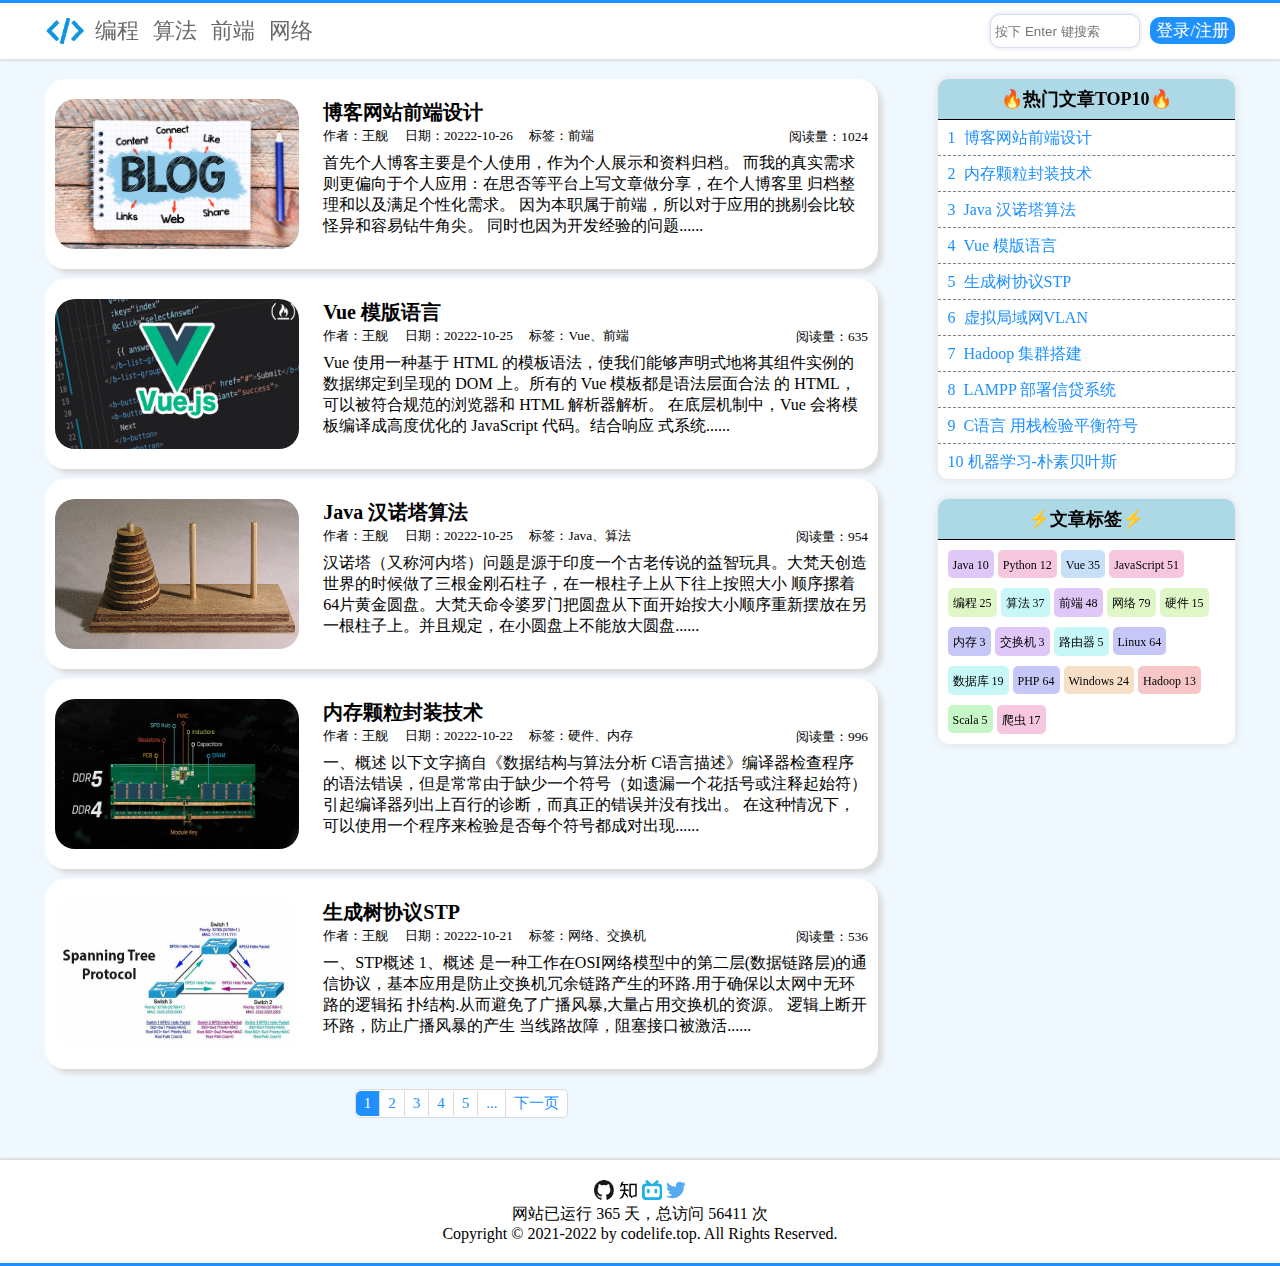
==== index.html @ 6cd8bdd4 "完成登录与退出登录" ====
<!DOCTYPE html>
<html lang="en">
<head>
  <meta charset="UTF-8">
  <title>博客首页</title>
  
  <link href="static/images/favicon.ico" rel="icon">
  <link href="static/css/style.css" rel="stylesheet">
  <link href="static/css/content.css" rel="stylesheet">
  <script>

  </script>

</head>
<body>
  <!-- 导航栏 -->
  <header>
    <nav>
      <div id="nav">
        <a href="index.html"><img alt="" src="static/images/code.png"></a>
        <!-- 导航区 -->
        <ul>
          <li><a href="#">编程</a></li>
          <li><a href="#">算法</a></li>
          <li><a href="#">前端</a></li>
          <li><a href="#">网络</a></li>
        </ul>
        <div>
          <!-- 搜索区 -->
          <div class="input">
            <input autocomplete="off" id="search" name="search" placeholder="按下 Enter 键搜索" type="text">
            <label for="search">
            </label>
          </div>
          <div class="login">

          </div>
        </div>
      </div>
    </nav>
  </header>
  
  <!-- 首页内容 -->
  <div id="content">
    <!-- 左侧内容 -->
    <div class="left">
      <!-- 轮播图 -->
      <!-- <div class="carousel"></div> -->
      <!-- 文章列表 -->
      <div class="article-list">
        <div class="article">
          <div class="article-image">
            <img alt="算法图片" src="static/images/blog.jpg">
          </div>
          <div class="article-content">
            <div class="article-title">
              <a href="#">博客网站前端设计</a>
            </div>
            <small>
              作者：王舰&nbsp;&nbsp;&nbsp;&nbsp;
              日期：20222-10-26&nbsp;&nbsp;&nbsp;&nbsp;
              标签：前端
            </small>
            <small class="read-num">
              阅读量：1024
            </small>
            <div>
              首先个人博客主要是个人使用，作为个人展示和资料归档。 而我的真实需求则更偏向于个人应用：在思否等平台上写文章做分享，在个人博客里
              归档整理和以及满足个性化需求。 因为本职属于前端，所以对于应用的挑剔会比较怪异和容易钻牛角尖。
              同时也因为开发经验的问题......
            </div>
          </div>
        </div>
        <div class="article">
          <div class="article-image">
            <img alt="Vue图片" src="static/images/vue.png">
          </div>
          <div class="article-content">
            <div class="article-title">
              <a href="#">Vue 模版语言</a>
            </div>
            <small>
              作者：王舰&nbsp;&nbsp;&nbsp;&nbsp;
              日期：20222-10-25&nbsp;&nbsp;&nbsp;&nbsp;
              标签：Vue、前端
            </small>
            <small class="read-num">
              阅读量：635
            </small>
            <div>
              Vue 使用一种基于 HTML 的模板语法，使我们能够声明式地将其组件实例的数据绑定到呈现的 DOM 上。所有的 Vue
              模板都是语法层面合法
              的 HTML，可以被符合规范的浏览器和 HTML 解析器解析。 在底层机制中，Vue 会将模板编译成高度优化的 JavaScript
              代码。结合响应
              式系统......
            </div>
          </div>
        </div>
        <div class="article">
          <div class="article-image">
            <img alt="Java图片" src="static/images/hanoi.jpeg">
          </div>
          <div class="article-content">
            <div class="article-title">
              <a href="#">Java 汉诺塔算法</a>
            </div>
            <small>
              作者：王舰&nbsp;&nbsp;&nbsp;&nbsp;
              日期：20222-10-25&nbsp;&nbsp;&nbsp;&nbsp;
              标签：Java、算法&nbsp;&nbsp;&nbsp;&nbsp;
            </small>
            <small class="read-num">
              阅读量：954
            </small>
            <div>
              汉诺塔（又称河内塔）问题是源于印度一个古老传说的益智玩具。大梵天创造世界的时候做了三根金刚石柱子，在一根柱子上从下往上按照大小
              顺序摞着64片黄金圆盘。大梵天命令婆罗门把圆盘从下面开始按大小顺序重新摆放在另一根柱子上。并且规定，在小圆盘上不能放大圆盘......
            </div>
          </div>
        </div>
        <div class="article">
          <div class="article-image">
            <img alt="算法图片" src="static/images/ram.webp">
          </div>
          <div class="article-content">
            <div class="article-title">
              <a href="article-detail.html">内存颗粒封装技术</a>
            </div>
            <small>
              作者：王舰&nbsp;&nbsp;&nbsp;&nbsp;
              日期：20222-10-22&nbsp;&nbsp;&nbsp;&nbsp;
              标签：硬件、内存
            </small>
            <small class="read-num">
              阅读量：996
            </small>
            <div>
              一、概述
              以下文字摘自《数据结构与算法分析 C语言描述》编译器检查程序的语法错误，但是常常由于缺少一个符号（如遗漏一个花括号或注释起始符）
              引起编译器列出上百行的诊断，而真正的错误并没有找出。 在这种情况下，可以使用一个程序来检验是否每个符号都成对出现......
            </div>
          </div>
        </div>
        <div class="article">
          <div class="article-image">
            <img alt="Vue图片" src="static/images/stp.jpg">
          </div>
          <div class="article-content">
            <div class="article-title">
              <a href="#">生成树协议STP</a>
            </div>
            <small>
              作者：王舰&nbsp;&nbsp;&nbsp;&nbsp;
              日期：20222-10-21&nbsp;&nbsp;&nbsp;&nbsp;
              标签：网络、交换机
            </small>
            <small class="read-num">
              阅读量：536
            </small>
            <div>
              一、STP概述
              1、概述
              是一种工作在OSI网络模型中的第二层(数据链路层)的通信协议，基本应用是防止交换机冗余链路产生的环路.用于确保以太网中无环路的逻辑拓
              扑结构.从而避免了广播风暴,大量占用交换机的资源。 逻辑上断开环路，防止广播风暴的产生 当线路故障，阻塞接口被激活......
            </div>
          </div>
        </div>
      </div>
      <!-- 分页 -->
      <div class="pages">
        <div>
          <ul>
            <li><a href="#">1</a></li>
            <li><a href="#">2</a></li>
            <li><a href="#">3</a></li>
            <li><a href="#">4</a></li>
            <li><a href="#">5</a></li>
            <li><a href="#">...</a></li>
            <li><a href="#">下一页</a></li>
          </ul>
        </div>
      </div>
    </div>
    <!-- 右侧内容 -->
    <div class="right">
      <!-- 套子 -->
      <div class="condom">
        <!-- 热门文章 -->
        <div class="hot-article">
          <div class="right-div">🔥热门文章TOP10🔥</div>
          <ul>
            <li><a href="#">1&nbsp;&nbsp;博客网站前端设计</a></li>
            <li><a href="#">2&nbsp;&nbsp;内存颗粒封装技术</a></li>
            <li><a href="#">3&nbsp;&nbsp;Java 汉诺塔算法</a></li>
            <li><a href="#">4&nbsp;&nbsp;Vue 模版语言</a></li>
            <li><a href="#">5&nbsp;&nbsp;生成树协议STP</a></li>
            <li><a href="#">6&nbsp;&nbsp;虚拟局域网VLAN</a></li>
            <li><a href="#">7&nbsp;&nbsp;Hadoop 集群搭建</a></li>
            <li><a href="#">8&nbsp;&nbsp;LAMPP 部署信贷系统</a></li>
            <li><a href="#">9&nbsp;&nbsp;C语言 用栈检验平衡符号</a></li>
            <li><a href="#">10&nbsp;机器学习-朴素贝叶斯</a></li>
          </ul>
        </div>
        <!-- 文章标签 -->
        <div class="article-label">
          <div class="right-div">⚡️文章标签⚡️</div>
          <div class="labels">
            <span><a href="#">Java&nbsp;10</a></span>
            <span><a href="#">Python&nbsp;12</a></span>
            <span><a href="#">Vue&nbsp;35</a></span>
            <span><a href="#">JavaScript&nbsp;51</a></span>
            <span><a href="#">编程&nbsp;25</a></span>
            <span><a href="#">算法&nbsp;37</a></span>
            <span><a href="#">前端&nbsp;48</a></span>
            <span><a href="#">网络&nbsp;79</a></span>
            <span><a href="#">硬件&nbsp;15</a></span>
            <span><a href="#">内存&nbsp;3</a></span>
            <span><a href="#">交换机&nbsp;3</a></span>
            <span><a href="#">路由器&nbsp;5</a></span>
            <span><a href="#">Linux&nbsp;64</a></span>
            <span><a href="#">数据库&nbsp;19</a></span>
            <span><a href="#">PHP&nbsp;64</a></span>
            <span><a href="#">Windows&nbsp;24</a></span>
            <span><a href="#">Hadoop&nbsp;13</a></span>
            <span><a href="#">Scala&nbsp;5</a></span>
            <span><a href="#">爬虫&nbsp;17</a></span>
          </div>
        </div>
      </div>
    </div>
  </div>
  
  <!-- 页脚 -->
  <footer>
    <div class="footer">
      <div class="href">
        <a href="https://github.com/james-wangx">
          <img alt="GitHub图片" src="static/images/github.png">
        </a>
        <a href="https://www.zhihu.com/people/9-18-87-68">
          <img alt="知乎图片" src="static/images/知乎.png">
        </a>
        <a href="https://space.bilibili.com/479143318">
          <img alt="bilibili图片" src="static/images/bilibili.png">
        </a>
        <a href="https://twitter.com/james_wangx">
          <img alt="twitter图片" src="static/images/twitter.png">
        </a>
      </div>
      <div class="statistics">
        网站已运行 365 天，总访问 56411 次
      </div>
      <div class="copyright">
        Copyright © 2021-2022 by codelife.top. All Rights Reserved.
      </div>
    </div>
  </footer>
</body>

<script src="static/js/script.js"></script>

</html>
---- static/css/style.css ----
body {
    margin: auto;
    background-color: aliceblue;
}

header {
    /* 固定导航栏 */
    position: sticky;
    z-index: 10;
    top: 0;
    height: 40px;
    padding-top: 8px;
    padding-bottom: 8px;
    border-top: 3px solid dodgerblue;
    background-color: white;
    box-shadow: 0 2px 2px gainsboro;
}

button {
    cursor: pointer;
}

a {
    text-decoration: none;
}

footer {
    margin-top: 40px;
    background-color: white;
    box-shadow: 0 -2px 2px gainsboro;
    border-bottom: 3px solid dodgerblue;
}

hr {
    width: 1190px;
}

#nav {
    width: 1190px;
    margin: auto;
}

#nav > a > img {
    float: left;
    width: 40px;
}

#nav ul {
    float: left;
    height: 40px;
    margin: 0;
    padding: 0;
}

#nav li {
    display: inline;
    margin-left: 10px;
}

#nav li a {
    font-size: 22px;
    line-height: 40px;
}

#nav li a:link {
    color: dimgray;
}

#nav li a:visited {
    color: dimgray;
}

#nav li a:hover {
    color: black;
}

#nav > div {
    float: right;
}

.input {
    float: left;
    margin-top: 3px;
}

#search {
    width: 140px;
    height: 30px;
    margin: auto;
    padding-right: 4px;
    padding-left: 4px;
    transition: width .5s ease-in-out;
    border: 1px solid #d6deee;
    border-radius: 10px;
    box-shadow: 0 0 5px #d6deee;
}

#search:focus {
    width: 200px;
    outline: none;
    box-shadow: 0 0 5px dodgerblue;
}

.login {
    float: right;
    margin-top: 8px;
    margin-left: 10px;
}

.login select {
    border: none;
}

.login a {
    font-size: 17px;
    padding: 4px 6px 4px 6px;
    color: white;
    border: none;
    border-radius: 10px;
    background-color: dodgerblue;
    transition: box-shadow .5s ease-in-out;
}

.login a:hover {
    box-shadow: 0 0 5px mediumblue;
}

.footer {
    width: 1190px;
    margin: auto;
    padding-top: 20px;
    padding-bottom: 20px;
    text-align: center;
}

.href img {
    width: 20px;
    height: 20px;
}
---- static/css/content.css ----
#content {
    width: 1190px;
    min-height: 1051px;
    margin: 10px auto auto auto;
}

.left {
    float: left;
    width: 70%;
    min-height: 1000px;
}

.right {
    float: right;
    width: 25%;
    min-height: 800px;
}

.article-list {
    width: 100%;
    min-height: 1000px;
    margin-top: 10px;
}

.article {
    height: 150px;
    margin-top: 10px;
    padding: 20px 10px 20px 10px;
    transition: transform 0.5s ease-in-out;
    border-radius: 20px;
    background-color: white;
    box-shadow: 5px 5px 5px gainsboro;
}

.article:hover {
    transform: scale(1.05);
}

.article-image {
    float: left;
    width: 30%;
    height: 100%;
}

.article-image img {
    width: 100%;
    height: 100%;
    border-radius: 20px;
}

.article-content {
    float: right;
    width: 67%;
    height: 100%;
}

.article-content small {
    margin-top: 2px;
}

.article-title {
    font-size: 20px;
    font-weight: bold;
}

.article-title a {
    text-decoration: none;
}

.article-title a:link {
    color: black;
}

.article-title a:visited {
    color: black;
}

.article-title ~ div {
    margin-top: 8px;
}

.read-num {
    float: right;
}

.condom {
    position: fixed;
    top: 69px;
    width: 297.5px;
}

.hot-article {
    margin-top: 10px;
    border-radius: 10px;
    background-color: white;
    box-shadow: 0 0 10px gainsboro;
}

.right-div {
    font-size: 18px;
    font-weight: bold;
    line-height: 40px;
    height: 40px;
    text-align: center;
    border-bottom: 1px solid black;
    border-top-left-radius: 10px;
    border-top-right-radius: 10px;
    background-color: lightblue;
}

.hot-article ul {
    margin: auto;
    padding: 0;
}

.hot-article li {
    font-size: 16px;
    line-height: 35px;
    height: 35px;
    padding-left: 10px;
    list-style: none;
    border-top: 1px dashed gray;
}

.hot-article li:first-child {
    border-top: none;
}

.hot-article a {
    transition: color .5s ease-in-out;
}

.hot-article a:link {
    color: dodgerblue;
}

.hot-article a:visited {
    color: dodgerblue;
}

.hot-article a:hover {
    color: mediumblue;
}

.article-label {
    margin-top: 20px;
    border-radius: 10px;
    background-color: white;
    box-shadow: 0 0 10px gainsboro;
}

.labels {
    padding: 0 10px 10px 10px;
}

.labels span {
    display: inline-block;
    margin-top: 10px;
    padding: 5px;
    transition: background-color .5s ease-out, color .5s;
    border-radius: 5px;
}

.labels span:hover {
    color: white;
    background-color: dodgerblue !important;
}

.labels a {
    text-decoration: none;
    /* 强制继承 span 的颜色 */
    color: inherit !important;
    font-size: 12px;
}

.labels a:link {
    color: black;
}

.labels a:visited {
    color: black;
}

.pages {
    margin-top: 10px;
}

.pages div {
    width: max-content;
    height: max-content;
    margin: auto;
    text-align: center;
    border: 1px solid gainsboro;
    border-radius: 5px;
    background-color: white;
}

.pages ul {
    font-size: 0;
    margin: 0;
    padding: 0;
}

.pages li {
    display: inline-block;
}

.pages a {
    font-size: 15px;
    display: inline-block;
    padding: 4px 8px 4px 8px;
    transition: background-color .5s;
    text-decoration: none;
    border-left: 1px solid gainsboro;
}

.pages a:hover {
    background-color: gainsboro;
}

.pages li:first-child a {
    border-left: none;
    border-top-left-radius: 5px;
    border-bottom-left-radius: 5px;
    background-color: dodgerblue;
}

.pages li:first-child a:link {
    color: white;
}

.pages li:first-child a:visited {
    color: white;
}

.pages a:link {
    color: dodgerblue;;
}

.pages a:visited {
    color: dodgerblue;
}
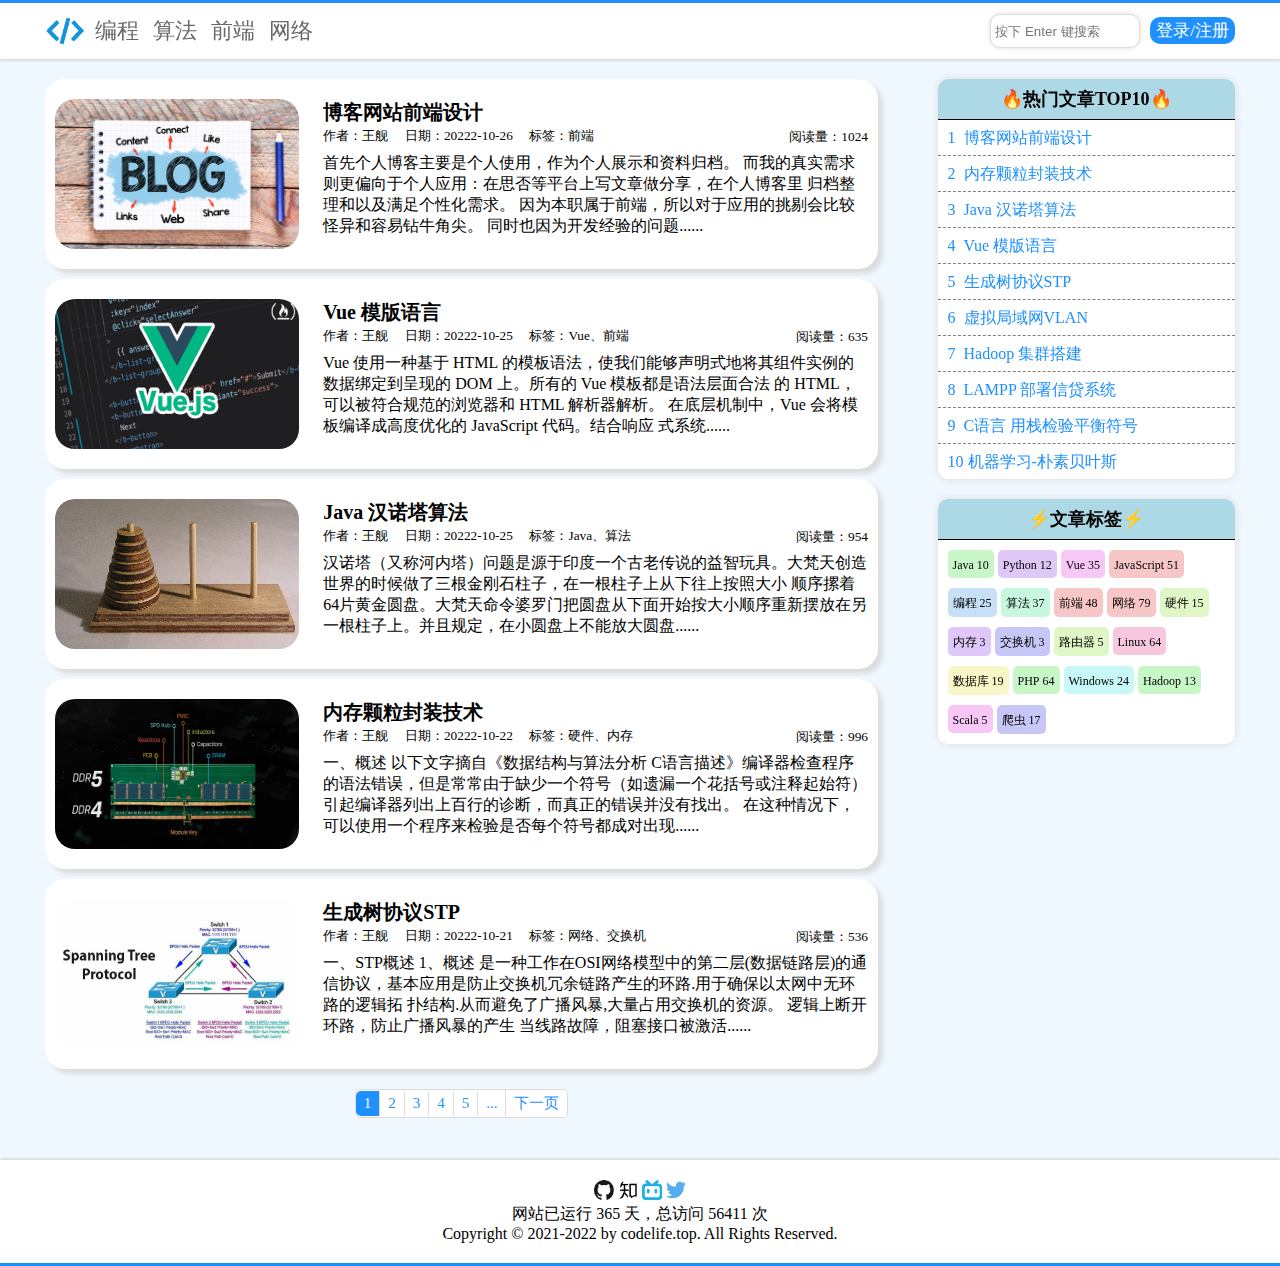
==== commit 3674251a: "导航栏代码优化" ====
--- a/index.html
+++ b/index.html
@@ -7,34 +7,29 @@
   <link href="static/images/favicon.ico" rel="icon">
   <link href="static/css/style.css" rel="stylesheet">
   <link href="static/css/content.css" rel="stylesheet">
-  <script>
-
-  </script>
 
 </head>
 <body>
   <!-- 导航栏 -->
   <header>
     <nav>
-      <div id="nav">
-        <a href="index.html"><img alt="" src="static/images/code.png"></a>
-        <!-- 导航区 -->
-        <ul>
-          <li><a href="#">编程</a></li>
-          <li><a href="#">算法</a></li>
-          <li><a href="#">前端</a></li>
-          <li><a href="#">网络</a></li>
-        </ul>
-        <div>
-          <!-- 搜索区 -->
-          <div class="input">
-            <input autocomplete="off" id="search" name="search" placeholder="按下 Enter 键搜索" type="text">
-            <label for="search">
-            </label>
-          </div>
-          <div class="login">
-
-          </div>
+      <a href="index.html"><img alt="" src="static/images/code.png"></a>
+      <!-- 导航区 -->
+      <ul>
+        <li><a href="#">编程</a></li>
+        <li><a href="#">算法</a></li>
+        <li><a href="#">前端</a></li>
+        <li><a href="#">网络</a></li>
+      </ul>
+      <div>
+        <!-- 搜索框 -->
+        <div class="input">
+          <input autocomplete="off" id="search" name="search" placeholder="按下 Enter 键搜索" type="text">
+          <label for="search">
+          </label>
+        </div>
+        <!-- 登录框 -->
+        <div class="login">
         </div>
       </div>
     </nav>
--- a/static/css/style.css
+++ b/static/css/style.css
@@ -26,55 +26,55 @@
 
 footer {
     margin-top: 40px;
+    border-bottom: 3px solid dodgerblue;
     background-color: white;
     box-shadow: 0 -2px 2px gainsboro;
-    border-bottom: 3px solid dodgerblue;
 }
 
 hr {
     width: 1190px;
 }
 
-#nav {
+nav {
     width: 1190px;
     margin: auto;
 }
 
-#nav > a > img {
+nav > a > img {
     float: left;
     width: 40px;
 }
 
-#nav ul {
+nav ul {
     float: left;
     height: 40px;
     margin: 0;
     padding: 0;
 }
 
-#nav li {
+nav li {
     display: inline;
     margin-left: 10px;
 }
 
-#nav li a {
+nav li a {
     font-size: 22px;
     line-height: 40px;
 }
 
-#nav li a:link {
+nav li a:link {
     color: dimgray;
 }
 
-#nav li a:visited {
+nav li a:visited {
     color: dimgray;
 }
 
-#nav li a:hover {
+nav li a:hover {
     color: black;
 }
 
-#nav > div {
+nav > div {
     float: right;
 }
 
@@ -90,9 +90,9 @@
     padding-right: 4px;
     padding-left: 4px;
     transition: width .5s ease-in-out;
-    border: 1px solid #d6deee;
+    border: 1px solid gainsboro;
     border-radius: 10px;
-    box-shadow: 0 0 5px #d6deee;
+    box-shadow: 0 0 5px gainsboro;
 }
 
 #search:focus {
@@ -114,11 +114,11 @@
 .login a {
     font-size: 17px;
     padding: 4px 6px 4px 6px;
+    transition: box-shadow .5s ease-in-out;
     color: white;
     border: none;
     border-radius: 10px;
     background-color: dodgerblue;
-    transition: box-shadow .5s ease-in-out;
 }
 
 .login a:hover {
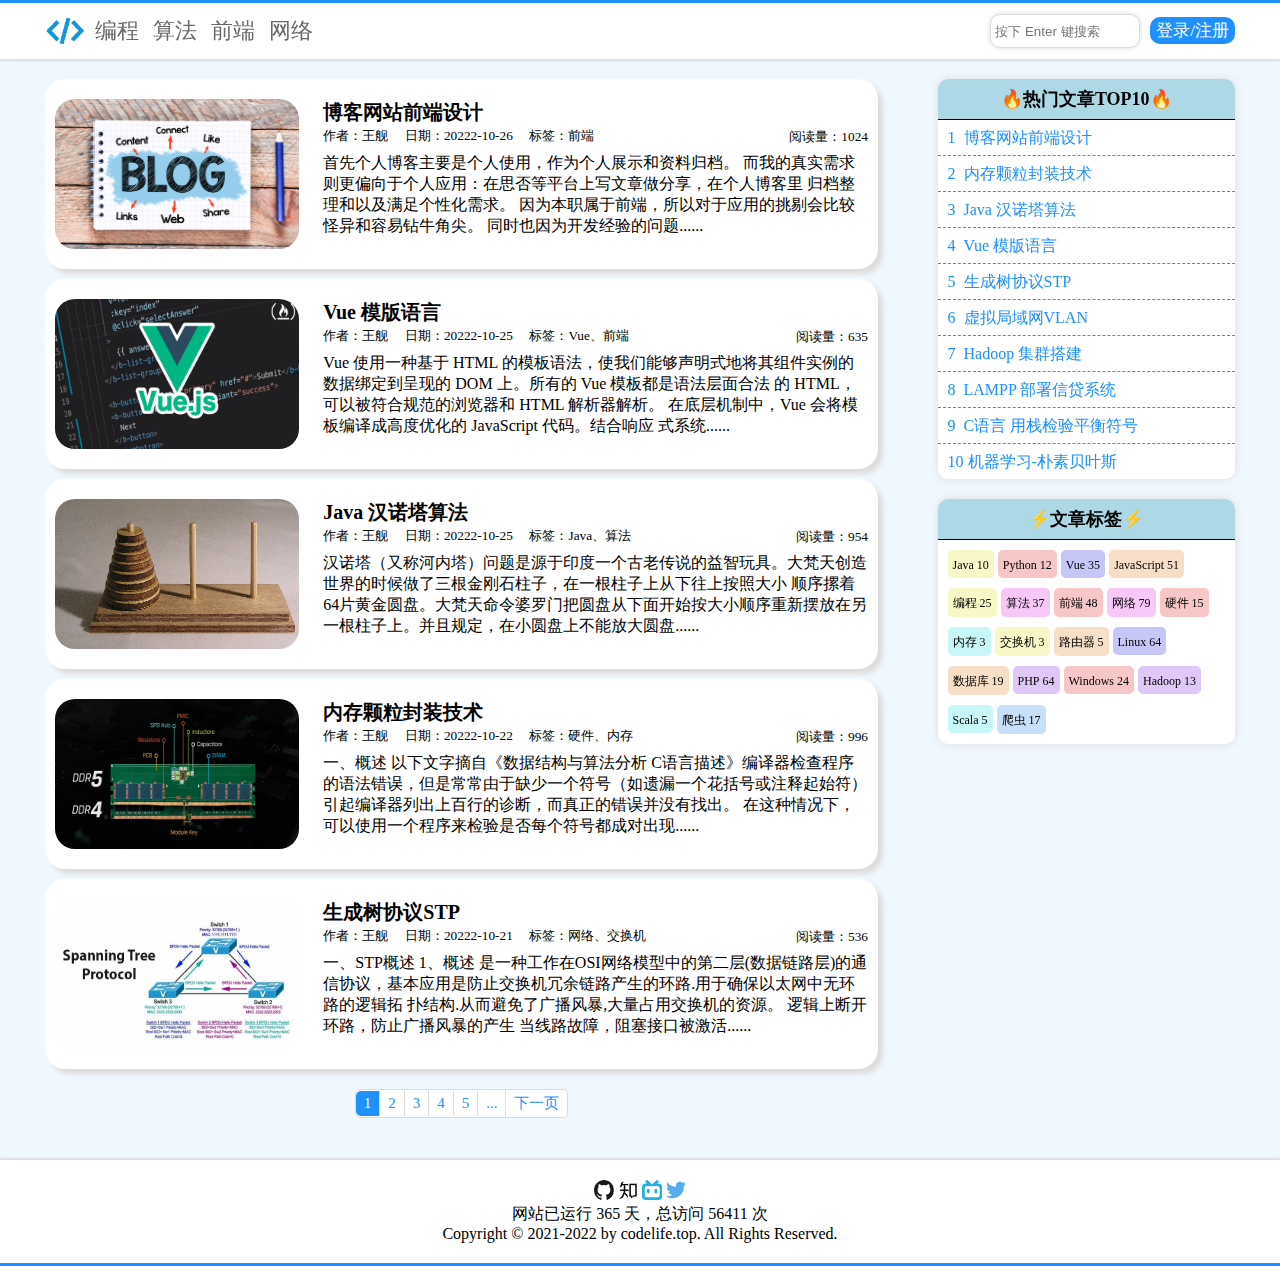
==== commit e77d4d97: "调整JS代码位置" ====
--- a/index.html
+++ b/index.html
@@ -1,4 +1,5 @@
 <!DOCTYPE html>
+<!--suppress SpellCheckingInspection -->
 <html lang="en">
 <head>
   <meta charset="UTF-8">
@@ -9,7 +10,7 @@
   <link href="static/css/content.css" rel="stylesheet">
 
 </head>
-<body>
+<body onload="fillElement();randomColor()">
   <!-- 导航栏 -->
   <header>
     <nav>
@@ -197,7 +198,7 @@
           </ul>
         </div>
         <!-- 文章标签 -->
-        <div class="article-label">
+        <div class="article-label" onloadeddata="randomColor()">
           <div class="right-div">⚡️文章标签⚡️</div>
           <div class="labels">
             <span><a href="#">Java&nbsp;10</a></span>
--- a/static/css/style.css
+++ b/static/css/style.css
@@ -29,10 +29,6 @@
     border-bottom: 3px solid dodgerblue;
     background-color: white;
     box-shadow: 0 -2px 2px gainsboro;
-}
-
-hr {
-    width: 1190px;
 }
 
 nav {
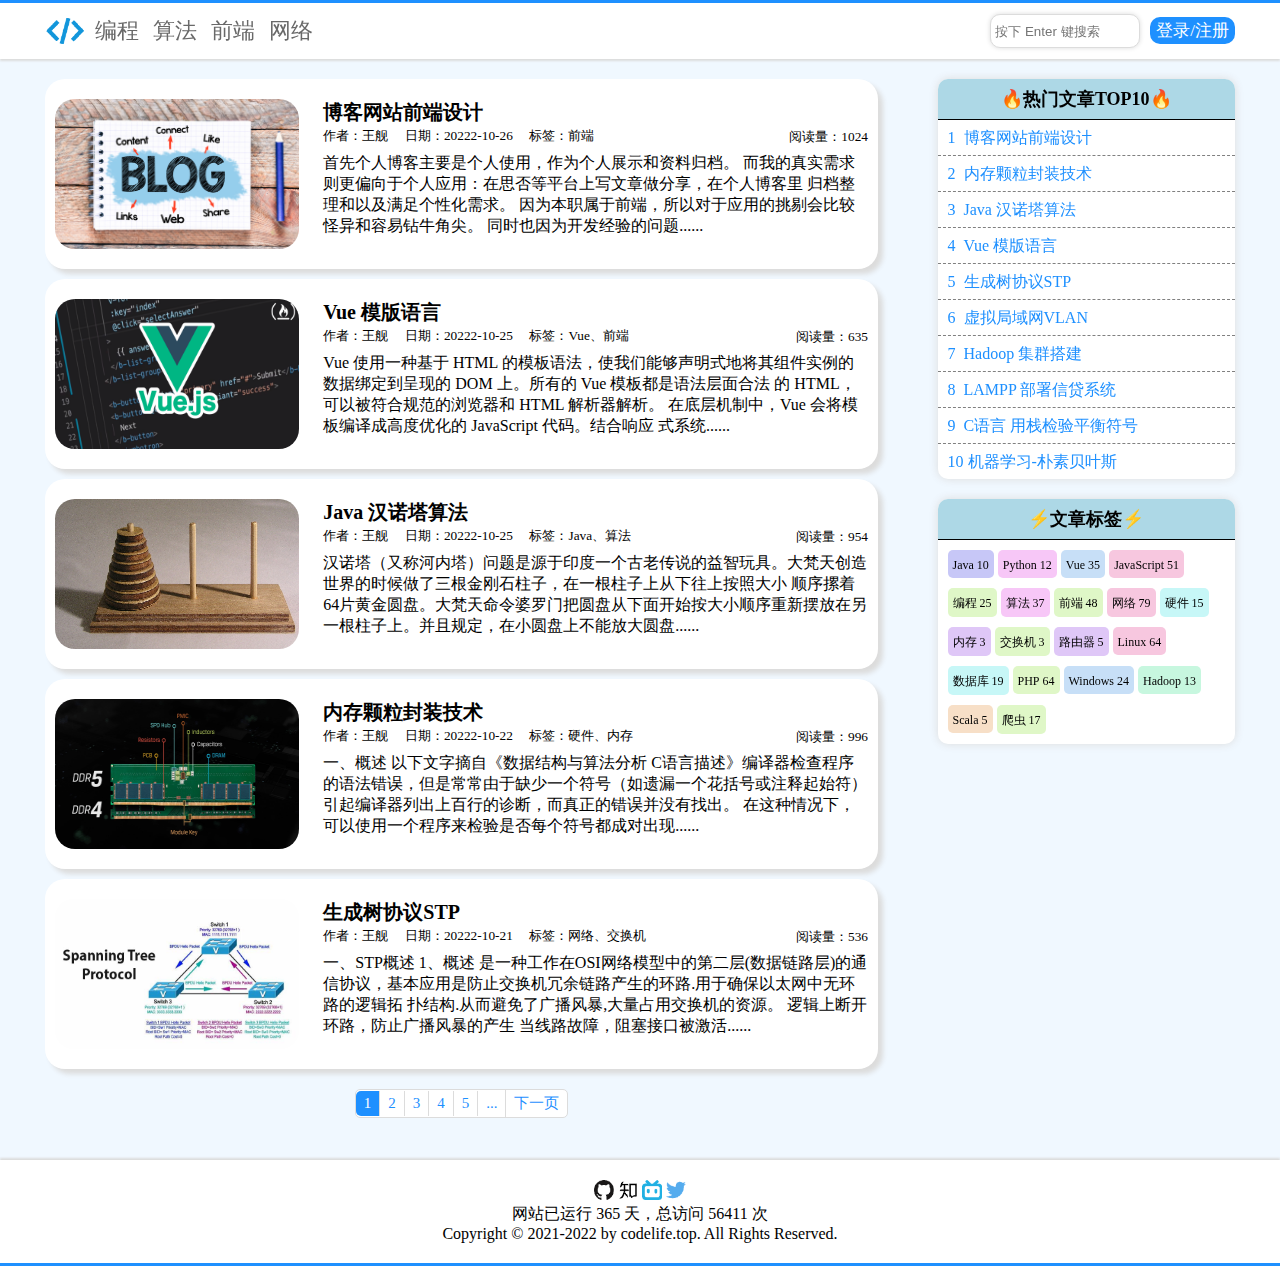
==== commit c4d3144e: "完善文章列表注释" ====
--- a/index.html
+++ b/index.html
@@ -40,18 +40,20 @@
   <div id="content">
     <!-- 左侧内容 -->
     <div class="left">
-      <!-- 轮播图 -->
-      <!-- <div class="carousel"></div> -->
       <!-- 文章列表 -->
       <div class="article-list">
         <div class="article">
+          <!-- 文章图片 -->
           <div class="article-image">
             <img alt="算法图片" src="static/images/blog.jpg">
           </div>
-          <div class="article-content">
+          <!-- 文章内容 -->
+          <div class="article-content">
+            <!-- 文章标题 -->
             <div class="article-title">
               <a href="#">博客网站前端设计</a>
             </div>
+            <!-- 文章信息 -->
             <small>
               作者：王舰&nbsp;&nbsp;&nbsp;&nbsp;
               日期：20222-10-26&nbsp;&nbsp;&nbsp;&nbsp;
@@ -60,6 +62,7 @@
             <small class="read-num">
               阅读量：1024
             </small>
+            <!-- 文章前200字 -->
             <div>
               首先个人博客主要是个人使用，作为个人展示和资料归档。 而我的真实需求则更偏向于个人应用：在思否等平台上写文章做分享，在个人博客里
               归档整理和以及满足个性化需求。 因为本职属于前端，所以对于应用的挑剔会比较怪异和容易钻牛角尖。
@@ -179,8 +182,8 @@
     </div>
     <!-- 右侧内容 -->
     <div class="right">
-      <!-- 套子 -->
-      <div class="condom">
+      <!-- 包装 -->
+      <div class="wrap">
         <!-- 热门文章 -->
         <div class="hot-article">
           <div class="right-div">🔥热门文章TOP10🔥</div>
--- a/static/css/content.css
+++ b/static/css/content.css
@@ -83,7 +83,7 @@
     float: right;
 }
 
-.condom {
+.wrap {
     position: fixed;
     top: 69px;
     width: 297.5px;
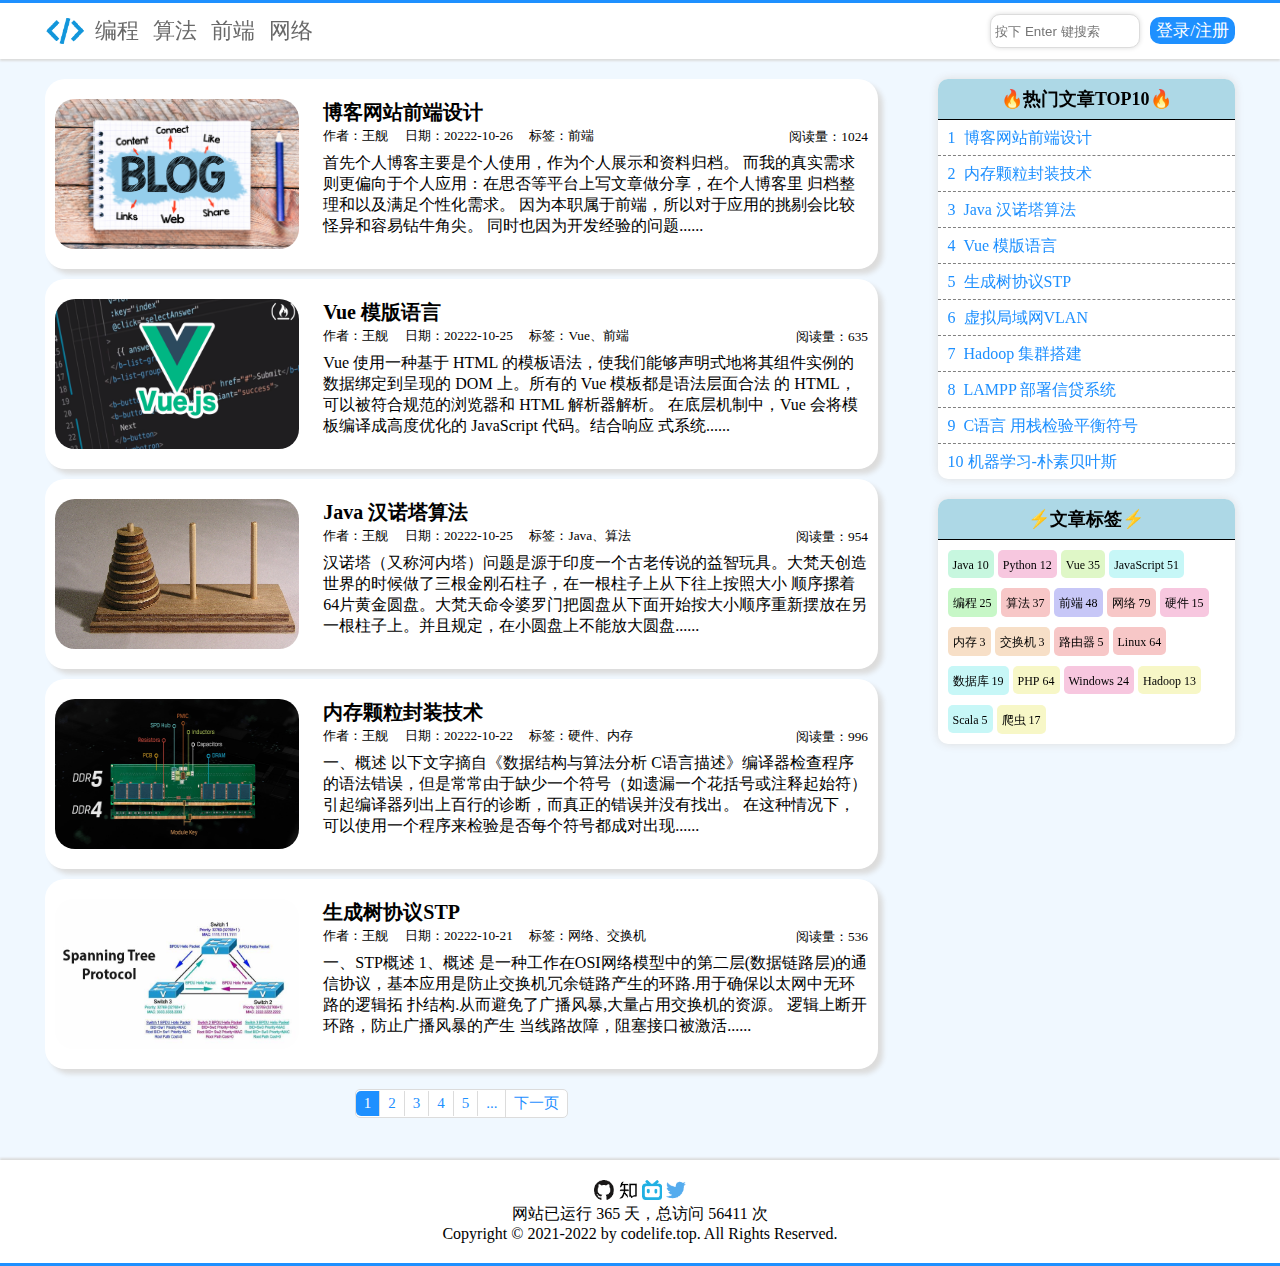
==== commit e8b6a192: "完善右侧固定栏" ====
--- a/index.html
+++ b/index.html
@@ -201,7 +201,7 @@
           </ul>
         </div>
         <!-- 文章标签 -->
-        <div class="article-label" onloadeddata="randomColor()">
+        <div class="article-label">
           <div class="right-div">⚡️文章标签⚡️</div>
           <div class="labels">
             <span><a href="#">Java&nbsp;10</a></span>
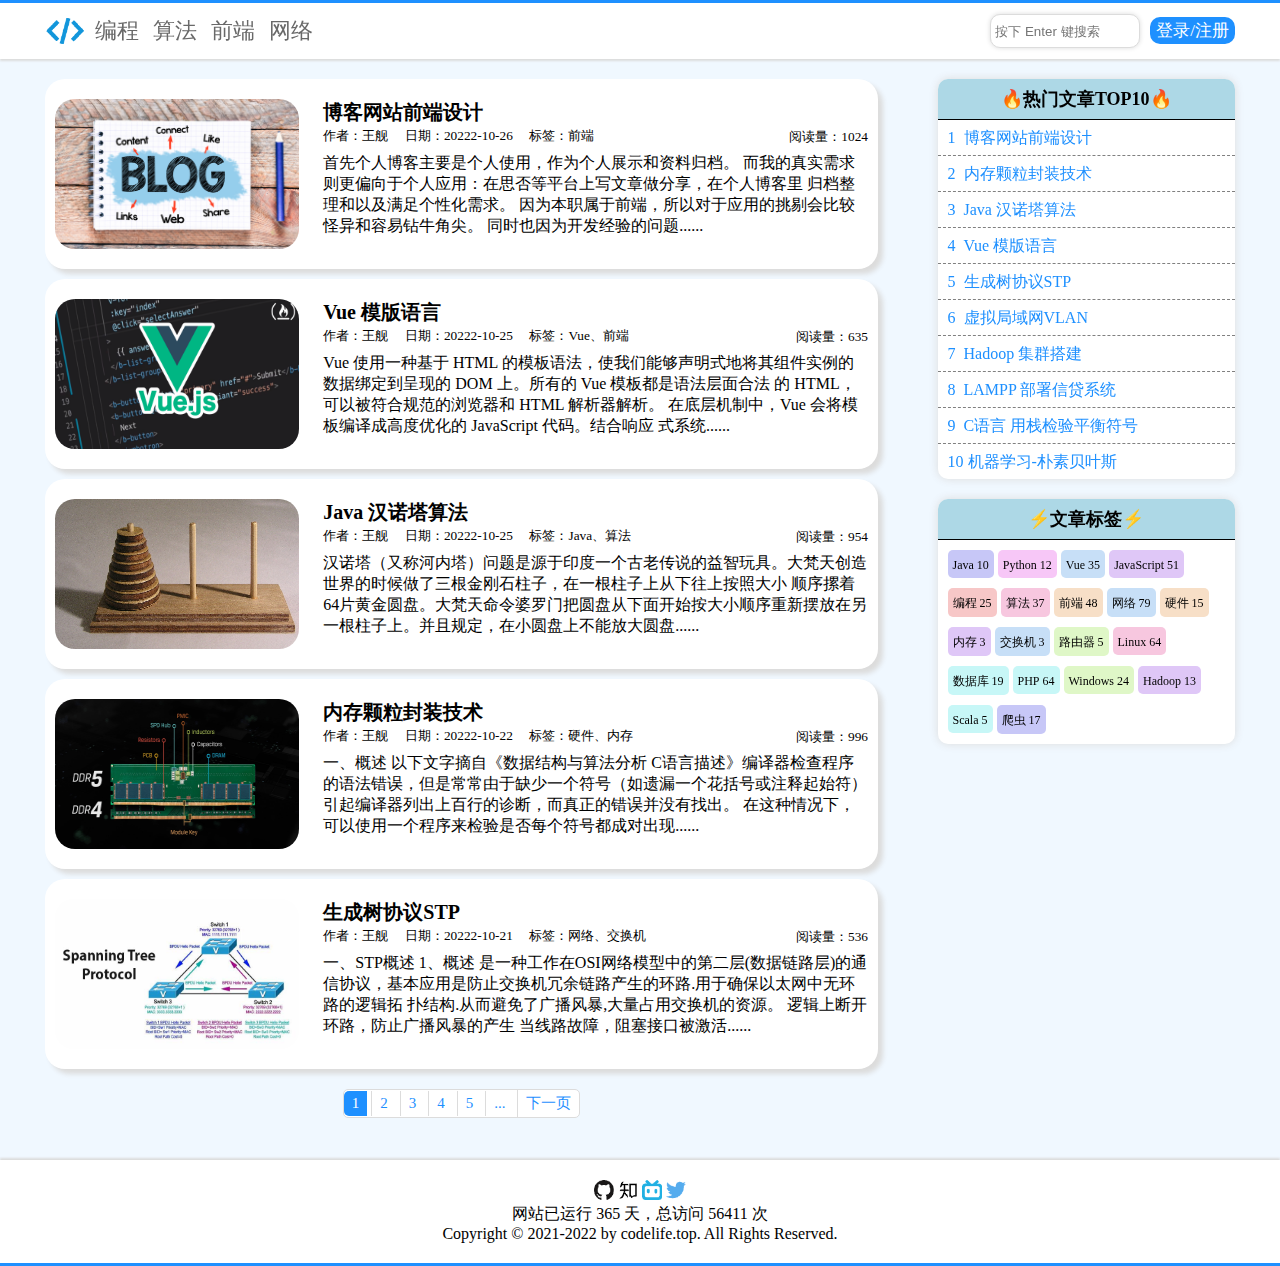
==== commit 31671423: "不用 JS 函数填充登录框" ====
--- a/index.html
+++ b/index.html
@@ -10,7 +10,7 @@
   <link href="static/css/content.css" rel="stylesheet">
 
 </head>
-<body onload="fillElement();randomColor()">
+<body onload="randomColor()">
   <!-- 导航栏 -->
   <header>
     <nav>
--- a/static/css/content.css
+++ b/static/css/content.css
@@ -167,7 +167,6 @@
 }
 
 .labels a {
-    text-decoration: none;
     /* 强制继承 span 的颜色 */
     color: inherit !important;
     font-size: 12px;
@@ -196,7 +195,7 @@
 }
 
 .pages ul {
-    font-size: 0;
+    /* font-size: 0; */
     margin: 0;
     padding: 0;
 }
@@ -210,7 +209,6 @@
     display: inline-block;
     padding: 4px 8px 4px 8px;
     transition: background-color .5s;
-    text-decoration: none;
     border-left: 1px solid gainsboro;
 }
 
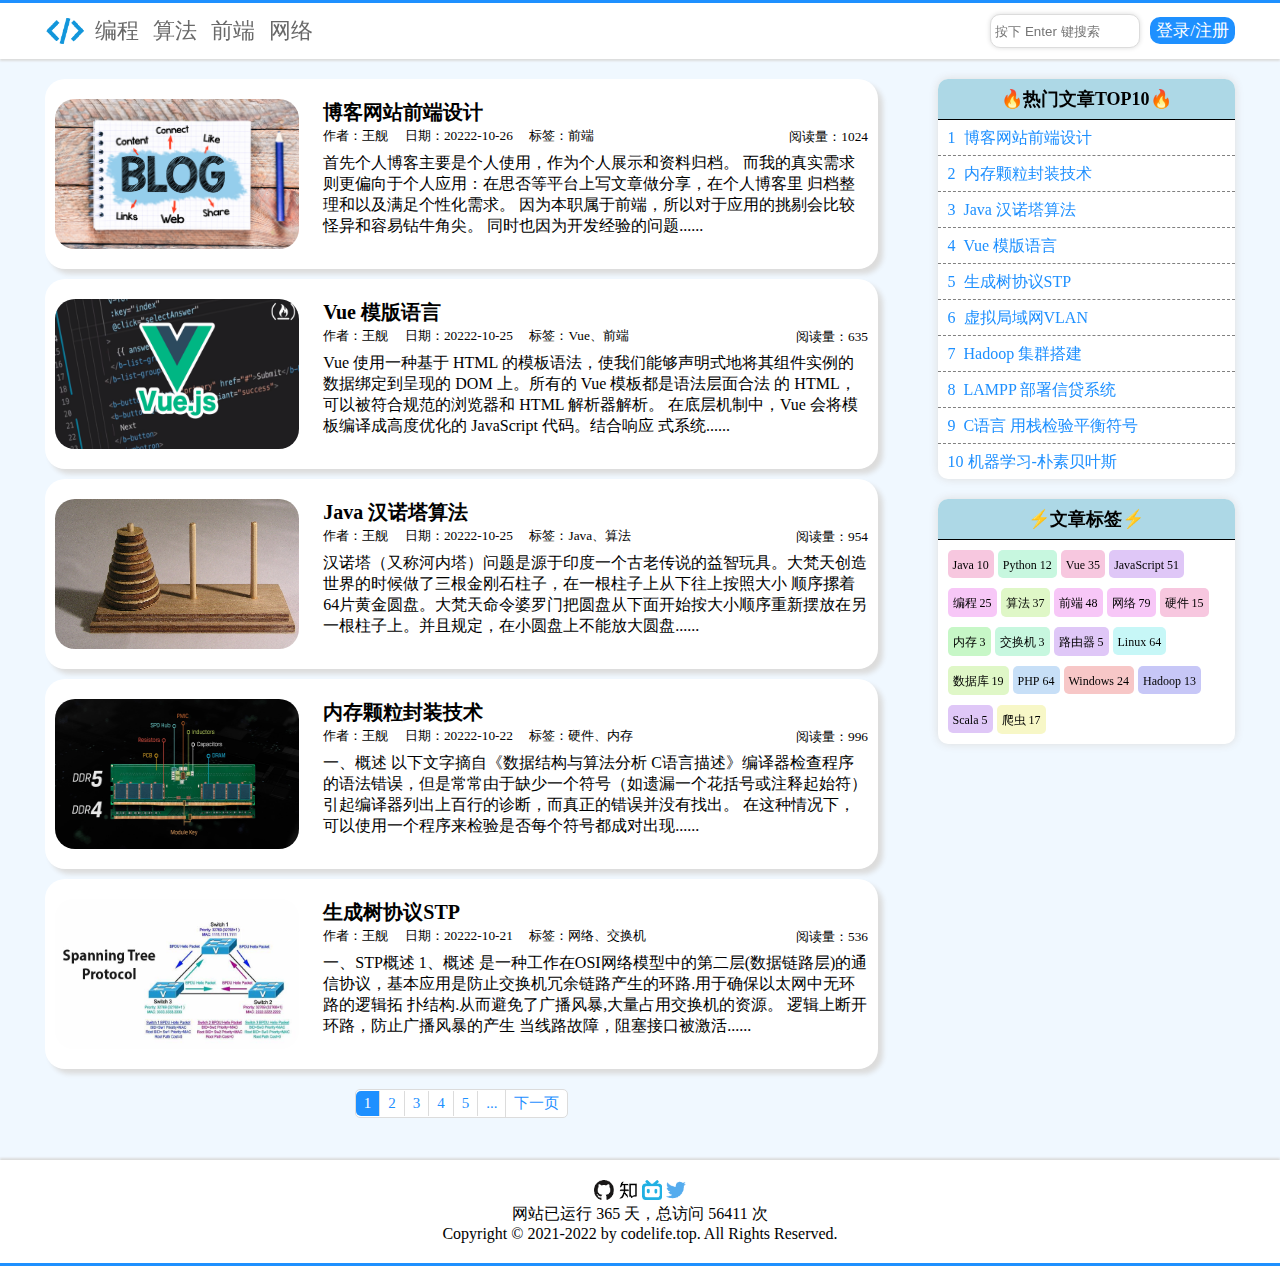
==== commit a9be87d7: "最后校验" ====
--- a/index.html
+++ b/index.html
@@ -5,7 +5,7 @@
   <meta charset="UTF-8">
   <title>博客首页</title>
   
-  <link href="static/images/favicon.ico" rel="icon">
+  <link href="static/images/icons/favicon.ico" rel="icon">
   <link href="static/css/style.css" rel="stylesheet">
   <link href="static/css/content.css" rel="stylesheet">
 
@@ -14,7 +14,7 @@
   <!-- 导航栏 -->
   <header>
     <nav>
-      <a href="index.html"><img alt="" src="static/images/code.png"></a>
+      <a href="index.html"><img alt="" src="static/images/index/code.png"></a>
       <!-- 导航区 -->
       <ul>
         <li><a href="#">编程</a></li>
@@ -45,7 +45,7 @@
         <div class="article">
           <!-- 文章图片 -->
           <div class="article-image">
-            <img alt="算法图片" src="static/images/blog.jpg">
+            <img alt="算法图片" src="static/images/index/blog.jpg">
           </div>
           <!-- 文章内容 -->
           <div class="article-content">
@@ -72,7 +72,7 @@
         </div>
         <div class="article">
           <div class="article-image">
-            <img alt="Vue图片" src="static/images/vue.png">
+            <img alt="Vue图片" src="static/images/index/vue.png">
           </div>
           <div class="article-content">
             <div class="article-title">
@@ -97,7 +97,7 @@
         </div>
         <div class="article">
           <div class="article-image">
-            <img alt="Java图片" src="static/images/hanoi.jpeg">
+            <img alt="Java图片" src="static/images/index/hanoi.jpeg">
           </div>
           <div class="article-content">
             <div class="article-title">
@@ -119,7 +119,7 @@
         </div>
         <div class="article">
           <div class="article-image">
-            <img alt="算法图片" src="static/images/ram.webp">
+            <img alt="算法图片" src="static/images/index/ram.webp">
           </div>
           <div class="article-content">
             <div class="article-title">
@@ -142,7 +142,7 @@
         </div>
         <div class="article">
           <div class="article-image">
-            <img alt="Vue图片" src="static/images/stp.jpg">
+            <img alt="Vue图片" src="static/images/index/stp.jpg">
           </div>
           <div class="article-content">
             <div class="article-title">
@@ -234,16 +234,16 @@
     <div class="footer">
       <div class="href">
         <a href="https://github.com/james-wangx">
-          <img alt="GitHub图片" src="static/images/github.png">
+          <img alt="GitHub图片" src="static/images/icons/github.png">
         </a>
         <a href="https://www.zhihu.com/people/9-18-87-68">
-          <img alt="知乎图片" src="static/images/知乎.png">
+          <img alt="知乎图片" src="static/images/icons/知乎.png">
         </a>
         <a href="https://space.bilibili.com/479143318">
-          <img alt="bilibili图片" src="static/images/bilibili.png">
+          <img alt="bilibili图片" src="static/images/icons/bilibili.png">
         </a>
         <a href="https://twitter.com/james_wangx">
-          <img alt="twitter图片" src="static/images/twitter.png">
+          <img alt="twitter图片" src="static/images/icons/twitter.png">
         </a>
       </div>
       <div class="statistics">
--- a/static/css/content.css
+++ b/static/css/content.css
@@ -168,8 +168,8 @@
 
 .labels a {
     /* 强制继承 span 的颜色 */
+    font-size: 12px;
     color: inherit !important;
-    font-size: 12px;
 }
 
 .labels a:link {
@@ -195,7 +195,7 @@
 }
 
 .pages ul {
-    /* font-size: 0; */
+    font-size: 0;
     margin: 0;
     padding: 0;
 }
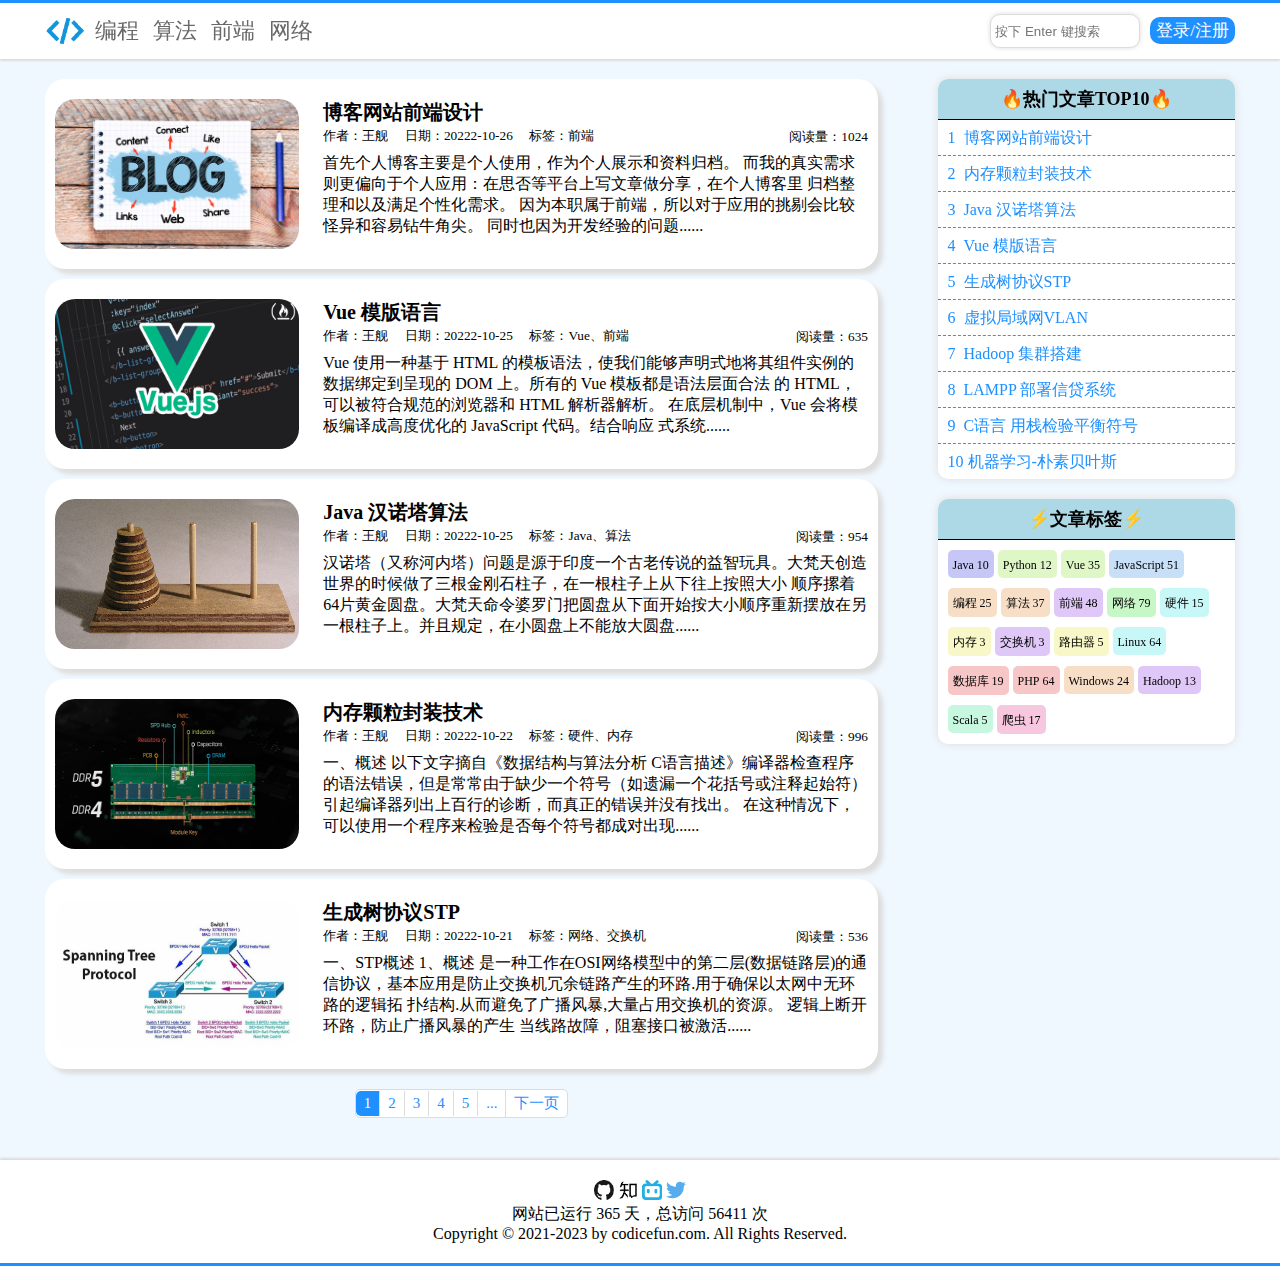
==== commit 54841e07: "update code style" ====
--- a/index.html
+++ b/index.html
@@ -250,7 +250,7 @@
         网站已运行 365 天，总访问 56411 次
       </div>
       <div class="copyright">
-        Copyright © 2021-2022 by codelife.top. All Rights Reserved.
+        Copyright © 2021-2023 by codicefun.com. All Rights Reserved.
       </div>
     </div>
   </footer>
@@ -258,4 +258,4 @@
 
 <script src="static/js/script.js"></script>
 
-</html>+</html>
